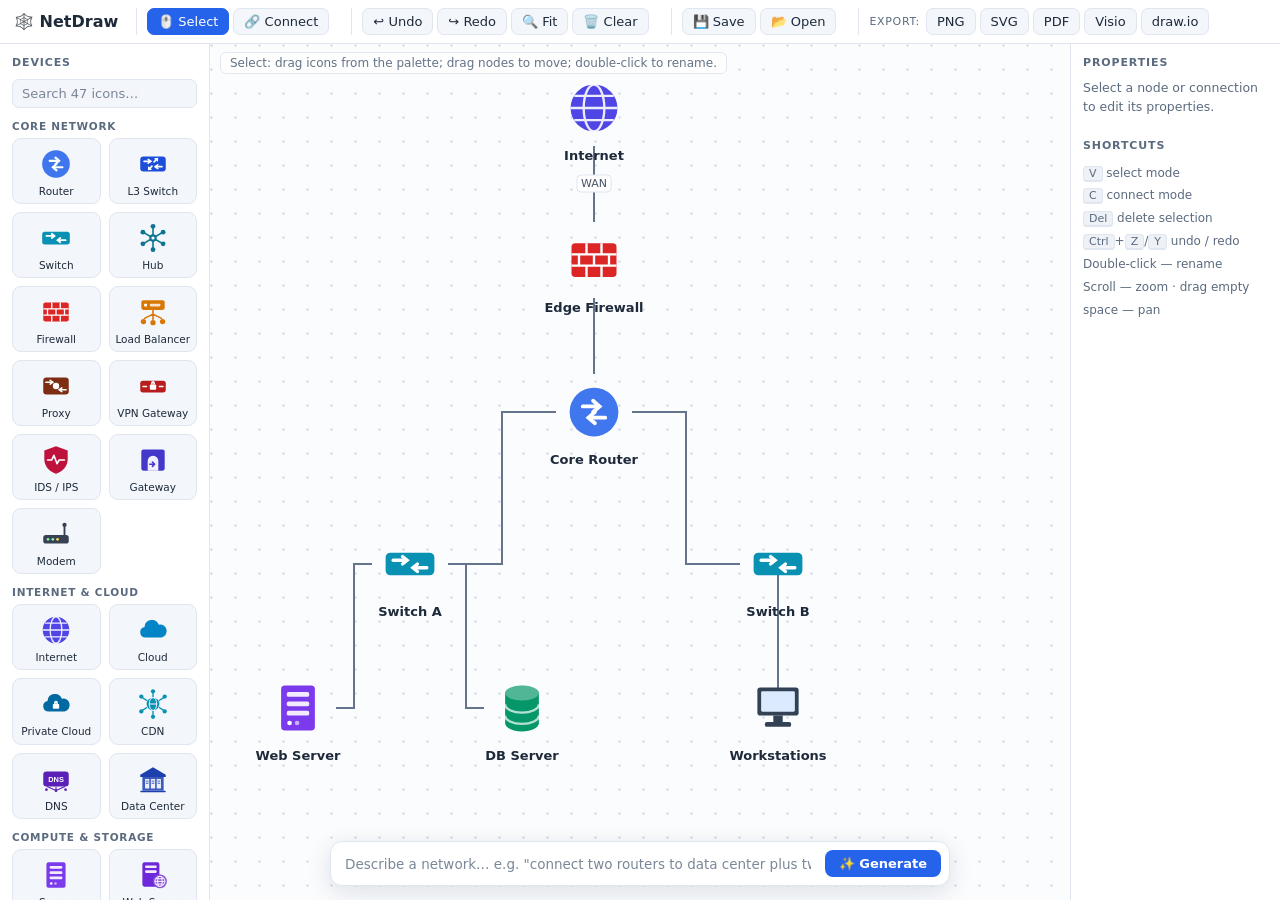
==== network-diagram-app/index.html @ b3ceee70 "Expand icon library to 47 devices and add mobile support Icons: 30 new device types (L3 switch, hub," ====
<!DOCTYPE html>
<html lang="en">
<head>
<meta charset="UTF-8">
<meta name="viewport" content="width=device-width, initial-scale=1.0">
<title>NetDraw — Network Diagram Editor</title>
<link rel="icon" href="data:image/svg+xml,<svg xmlns='http://www.w3.org/2000/svg' viewBox='0 0 64 64'><circle cx='32' cy='32' r='26' fill='%232563eb'/><g stroke='white' stroke-width='4' stroke-linecap='round' fill='none'><path d='M20 26 h16'/><path d='M31 20 l7 6 -7 6'/><path d='M44 38 h-16'/><path d='M33 32 l-7 6 7 6'/></g></svg>">
<link rel="stylesheet" href="styles.css">
<!-- Vendored libraries (pinned: jszip@3.10.1, jspdf@2.5.1).
     JSZip builds the .vsdx package, jsPDF the PDF export.
     Vendored locally so the app works fully offline. -->
<script src="js/vendor/jszip.min.js"></script>
<script src="js/vendor/jspdf.umd.min.js"></script>
</head>
<body>
<header id="toolbar">
  <div class="brand">🕸️ NetDraw</div>

  <div class="tool-group">
    <button id="btn-select" class="tool active" title="Select / move (V)">🖱️ Select</button>
    <button id="btn-connect" class="tool" title="Draw connections (C)">🔗 Connect</button>
  </div>

  <div class="tool-group">
    <button id="btn-undo" title="Undo (Ctrl+Z)">↩️ Undo</button>
    <button id="btn-redo" title="Redo (Ctrl+Y)">↪️ Redo</button>
    <button id="btn-zoom-fit" title="Fit diagram in view">🔍 Fit</button>
    <button id="btn-clear" title="Clear diagram">🗑️ Clear</button>
  </div>

  <div class="tool-group">
    <button id="btn-save-json" title="Save editable diagram file">💾 Save</button>
    <label class="file-btn" title="Open a saved diagram">📂 Open
      <input id="file-open" type="file" accept=".json,application/json">
    </label>
  </div>

  <div class="tool-group exports">
    <span class="group-label">Export:</span>
    <button id="btn-export-png">PNG</button>
    <button id="btn-export-svg">SVG</button>
    <button id="btn-export-pdf">PDF</button>
    <button id="btn-export-vsdx" title="Native Microsoft Visio file">Visio</button>
    <button id="btn-export-drawio" title="Opens in diagrams.net">draw.io</button>
  </div>
</header>

<main id="workspace">
  <aside id="sidebar">
    <h2>Devices</h2>
    <input id="palette-search" type="search" placeholder="Search 47 icons…">
    <div id="palette"></div>
  </aside>

  <div id="canvas-wrap">
    <svg id="canvas">
      <defs>
        <pattern id="grid-dots" width="24" height="24" patternUnits="userSpaceOnUse">
          <circle cx="1.5" cy="1.5" r="1.2" fill="#d6dde8"/>
        </pattern>
      </defs>
      <rect id="grid-bg" width="100%" height="100%" fill="url(#grid-dots)"/>
      <g id="scene">
        <g id="edge-layer"></g>
        <g id="node-layer"></g>
        <g id="overlay-layer"></g>
      </g>
    </svg>
    <div id="status">Loading…</div>
    <div id="gen-bar">
      <input id="gen-input" type="text"
             placeholder='Describe a network… e.g. "connect two routers to data center plus two firewalls"'>
      <button id="btn-generate" title="Generate a diagram from the description">✨ Generate</button>
    </div>
  </div>

  <aside id="props-panel">
    <h2>Properties</h2>
    <div id="props"></div>
    <div class="shortcuts">
      <h2>Shortcuts</h2>
      <ul>
        <li><kbd>V</kbd> select mode</li>
        <li><kbd>C</kbd> connect mode</li>
        <li><kbd>Del</kbd> delete selection</li>
        <li><kbd>Ctrl</kbd>+<kbd>Z</kbd>/<kbd>Y</kbd> undo / redo</li>
        <li>Double-click — rename</li>
        <li>Scroll — zoom · drag empty space — pan</li>
      </ul>
    </div>
  </aside>
</main>

<script src="js/icons.js"></script>
<script src="js/app.js"></script>
<script src="js/export.js"></script>
<script src="js/generate.js"></script>
</body>
</html>
---- network-diagram-app/styles.css ----
* { box-sizing: border-box; margin: 0; }

/* Theme tokens. Light is the base; dark redefines tokens only, both for the
   OS preference and for an explicit data-theme="dark" stamp. */
:root {
  --bg: #f6f8fb;
  --canvas: #fafcfe;
  --panel: #ffffff;
  --panel-2: #f3f6fa;
  --border: #dfe6ef;
  --text: #1e2a3a;
  --muted: #5b6b7f;
  --accent: #2563eb;
  --accent-soft: rgba(37, 99, 235, 0.07);
  --connect: #16a34a;
  --connect-soft: rgba(22, 163, 74, 0.08);
  --grid-dot: #d3dce8;
  --edge: #64748b;
  --edge-label: #475569;
  --edge-label-bg: #ffffff;
  --danger-bg: #fef2f2;
  --danger-border: #fecaca;
  --danger-text: #b91c1c;
  --kbd-bg: #eef2f7;
  --shadow: rgba(15, 23, 42, 0.12);
}

@media (prefers-color-scheme: dark) {
  :root:not([data-theme="light"]) {
    --bg: #0f1520;
    --canvas: #121a27;
    --panel: #161e2c;
    --panel-2: #1c2636;
    --border: #2a3648;
    --text: #e6ecf4;
    --muted: #94a4b8;
    --accent: #5c8bf5;
    --accent-soft: rgba(92, 139, 245, 0.12);
    --connect: #34d399;
    --connect-soft: rgba(52, 211, 153, 0.12);
    --grid-dot: #263244;
    --edge: #8b9cb3;
    --edge-label: #aab8ca;
    --edge-label-bg: #161e2c;
    --danger-bg: #2a1416;
    --danger-border: #56262a;
    --danger-text: #f0a3a3;
    --kbd-bg: #1c2636;
    --shadow: rgba(2, 8, 20, 0.4);
  }
}
:root[data-theme="dark"] {
  --bg: #0f1520;
  --canvas: #121a27;
  --panel: #161e2c;
  --panel-2: #1c2636;
  --border: #2a3648;
  --text: #e6ecf4;
  --muted: #94a4b8;
  --accent: #5c8bf5;
  --accent-soft: rgba(92, 139, 245, 0.12);
  --connect: #34d399;
  --connect-soft: rgba(52, 211, 153, 0.12);
  --grid-dot: #263244;
  --edge: #8b9cb3;
  --edge-label: #aab8ca;
  --edge-label-bg: #161e2c;
  --danger-bg: #2a1416;
  --danger-border: #56262a;
  --danger-text: #f0a3a3;
  --kbd-bg: #1c2636;
  --shadow: rgba(2, 8, 20, 0.4);
}

html, body { height: 100%; overflow: hidden; }
body {
  font-family: "Segoe UI", system-ui, -apple-system, Helvetica, Arial, sans-serif;
  color: var(--text);
  background: var(--bg);
  display: flex;
  flex-direction: column;
  font-size: 14px;
}

/* ---------- Toolbar ---------- */

#toolbar {
  display: flex;
  align-items: center;
  gap: 12px;
  flex-wrap: wrap;
  padding: 8px 14px;
  background: var(--panel);
  border-bottom: 1px solid var(--border);
}

.brand { font-weight: 700; font-size: 16px; margin-right: 6px; }

.tool-group {
  display: flex;
  align-items: center;
  gap: 4px;
  padding: 0 10px;
  border-left: 1px solid var(--border);
}
.group-label {
  font-size: 11px;
  color: var(--muted);
  margin-right: 2px;
  text-transform: uppercase;
  letter-spacing: 0.06em;
}

#toolbar button, .file-btn {
  font: inherit;
  font-size: 13px;
  padding: 5px 10px;
  border: 1px solid var(--border);
  border-radius: 7px;
  background: var(--panel-2);
  color: var(--text);
  cursor: pointer;
  white-space: nowrap;
}
#toolbar button:hover, .file-btn:hover { border-color: var(--accent); }
#toolbar button:focus-visible, .palette-item:focus-visible,
#gen-input:focus-visible, #palette-search:focus-visible {
  outline: 2px solid var(--accent);
  outline-offset: 1px;
}
#toolbar button.active { background: var(--accent); color: #fff; border-color: var(--accent); }
.file-btn input { display: none; }
.exports button { font-weight: 600; }

/* ---------- Layout ---------- */

#workspace { flex: 1; display: flex; min-height: 0; }

#sidebar, #props-panel {
  width: 210px;
  background: var(--panel);
  overflow-y: auto;
  padding: 12px;
  flex-shrink: 0;
}
#sidebar { border-right: 1px solid var(--border); }
#props-panel { border-left: 1px solid var(--border); }

#sidebar h2, #props-panel h2 {
  font-size: 11px;
  text-transform: uppercase;
  letter-spacing: 0.08em;
  color: var(--muted);
  margin-bottom: 10px;
}

#palette-search {
  font: inherit;
  font-size: 13px;
  width: 100%;
  padding: 6px 9px;
  margin-bottom: 10px;
  border: 1px solid var(--border);
  border-radius: 7px;
  background: var(--panel-2);
  color: var(--text);
}
#palette-search::placeholder { color: var(--muted); opacity: 0.8; }

.palette-cat {
  font-size: 10.5px;
  text-transform: uppercase;
  letter-spacing: 0.07em;
  color: var(--muted);
  margin: 12px 0 6px;
}
.palette-cat:first-of-type { margin-top: 2px; }

.palette-grid { display: grid; grid-template-columns: 1fr 1fr; gap: 8px; }

.palette-item {
  display: flex;
  flex-direction: column;
  align-items: center;
  gap: 4px;
  padding: 8px 4px 6px;
  border: 1px solid var(--border);
  border-radius: 9px;
  cursor: grab;
  background: var(--panel-2);
  user-select: none;
  -webkit-user-select: none;
}
.palette-item:hover { border-color: var(--accent); background: var(--accent-soft); }
.palette-item svg { width: 34px; height: 34px; }
.palette-item span { font-size: 10.5px; text-align: center; color: var(--text); line-height: 1.15; }

/* ---------- Canvas ---------- */

#canvas-wrap { position: relative; flex: 1; min-width: 0; }
/* touch-action is not inherited and browsers resolve it from the event
   target upward, so the whole SVG subtree must opt out of native touch
   gestures or drags get a pointercancel mid-move. */
#canvas, #canvas * {
  touch-action: none; /* let pointer events own touch: drag, pan, pinch */
}
#canvas {
  width: 100%;
  height: 100%;
  display: block;
  background: var(--canvas);
}
#grid-dots circle { fill: var(--grid-dot); }

#status {
  position: absolute;
  left: 10px;
  top: 8px;
  font-size: 12px;
  color: var(--muted);
  background: var(--panel);
  border: 1px solid var(--border);
  border-radius: 6px;
  padding: 3px 9px;
  pointer-events: none;
  max-width: 70%;
  opacity: 0.94;
}

#gen-bar {
  position: absolute;
  left: 50%;
  transform: translateX(-50%);
  bottom: 14px;
  display: flex;
  gap: 8px;
  width: min(620px, calc(100% - 40px));
  background: var(--panel);
  border: 1px solid var(--border);
  border-radius: 12px;
  padding: 8px;
  box-shadow: 0 6px 24px var(--shadow);
}
#gen-input {
  flex: 1;
  font: inherit;
  font-size: 13.5px;
  border: none;
  outline: none;
  background: transparent;
  color: var(--text);
  padding: 4px 6px;
  min-width: 0;
}
#gen-input::placeholder { color: var(--muted); opacity: 0.8; }
#btn-generate {
  font: inherit;
  font-size: 13px;
  font-weight: 600;
  padding: 6px 14px;
  border: none;
  border-radius: 8px;
  background: var(--accent);
  color: #fff;
  cursor: pointer;
  white-space: nowrap;
}
#btn-generate:hover { filter: brightness(1.08); }
#btn-generate:disabled { opacity: 0.6; cursor: wait; }

/* Nodes */
.node { cursor: move; }
.node-box { fill: transparent; stroke: transparent; stroke-width: 2; rx: 10; }
.node:hover .node-box { fill: var(--accent-soft); }
.node.selected .node-box { stroke: var(--accent); stroke-dasharray: 5 3; fill: var(--accent-soft); }
.node.connect-source .node-box { stroke: var(--connect); stroke-dasharray: 5 3; fill: var(--connect-soft); }
.node-label {
  font-size: 13px;
  font-weight: 600;
  text-anchor: middle;
  fill: var(--text);
  user-select: none;
  -webkit-user-select: none;
}

/* Edges */
.edge-hit { stroke: transparent; stroke-width: 14; fill: none; cursor: pointer; }
.edge-line { stroke: var(--edge); stroke-width: 2; fill: none; pointer-events: none; }
.edge:hover .edge-line { stroke: var(--accent); }
.edge.selected .edge-line { stroke: var(--accent); stroke-width: 3; }
.edge-label {
  font-size: 11px;
  fill: var(--edge-label);
  text-anchor: middle;
  dominant-baseline: middle;
  user-select: none;
}
.edge-label-bg { fill: var(--edge-label-bg); stroke: var(--border); rx: 4; }

.connect-preview { stroke: var(--connect); stroke-width: 2; stroke-dasharray: 6 4; pointer-events: none; }

/* ---------- Properties panel ---------- */

#props label {
  display: flex;
  flex-direction: column;
  gap: 4px;
  font-size: 12px;
  color: var(--muted);
  margin-bottom: 12px;
}
#props h3 { font-size: 14px; margin-bottom: 12px; }
#props input[type="text"], #props select {
  font: inherit;
  font-size: 13px;
  padding: 6px 8px;
  border: 1px solid var(--border);
  border-radius: 6px;
  color: var(--text);
  background: var(--panel-2);
}
#props input[type="color"] {
  width: 100%;
  height: 32px;
  padding: 2px;
  border: 1px solid var(--border);
  border-radius: 6px;
  background: var(--panel-2);
  cursor: pointer;
}
#props .danger {
  font: inherit;
  font-size: 13px;
  width: 100%;
  padding: 7px;
  border: 1px solid var(--danger-border);
  border-radius: 7px;
  background: var(--danger-bg);
  color: var(--danger-text);
  cursor: pointer;
}
.props-hint { font-size: 12.5px; color: var(--muted); line-height: 1.5; }

.shortcuts { margin-top: 22px; }
.shortcuts ul { list-style: none; font-size: 12px; color: var(--muted); line-height: 1.9; padding: 0; }
kbd {
  background: var(--kbd-bg);
  border: 1px solid var(--border);
  border-bottom-width: 2px;
  border-radius: 4px;
  padding: 0 5px;
  font-size: 11px;
  font-family: inherit;
}

/* ---------- Small screens (phones / narrow windows) ----------
   The palette becomes a horizontal strip above the canvas, and the
   properties panel becomes a bottom sheet that appears only while a node
   or connection is selected (body.has-selection, set by app.js). */

@media (max-width: 860px) {
  #workspace { flex-direction: column; }

  #sidebar {
    width: 100%;
    border-right: none;
    border-bottom: 1px solid var(--border);
    padding: 8px 10px;
    flex-shrink: 0;
  }
  #sidebar h2 { display: none; }
  #palette-search { margin-bottom: 8px; }
  #palette {
    display: flex;
    align-items: flex-start;
    gap: 8px;
    overflow-x: auto;
    padding-bottom: 4px;
    -webkit-overflow-scrolling: touch;
  }
  .palette-cat { display: none; }
  .palette-grid { display: flex; gap: 8px; }
  .palette-item { min-width: 68px; }

  #props-panel {
    display: none;
    position: fixed;
    left: 10px;
    right: 10px;
    bottom: 76px;
    width: auto;
    max-height: 42vh;
    border: 1px solid var(--border);
    border-radius: 12px;
    box-shadow: 0 8px 30px var(--shadow);
    z-index: 20;
  }
  body.has-selection #props-panel { display: block; }
  .shortcuts { display: none; }

  #gen-bar { bottom: 10px; width: calc(100% - 20px); }
  #status { max-width: calc(100% - 20px); }
  .brand { display: none; }
  #toolbar { gap: 6px; padding: 6px 8px; }
  .tool-group { padding: 0 6px; }
}
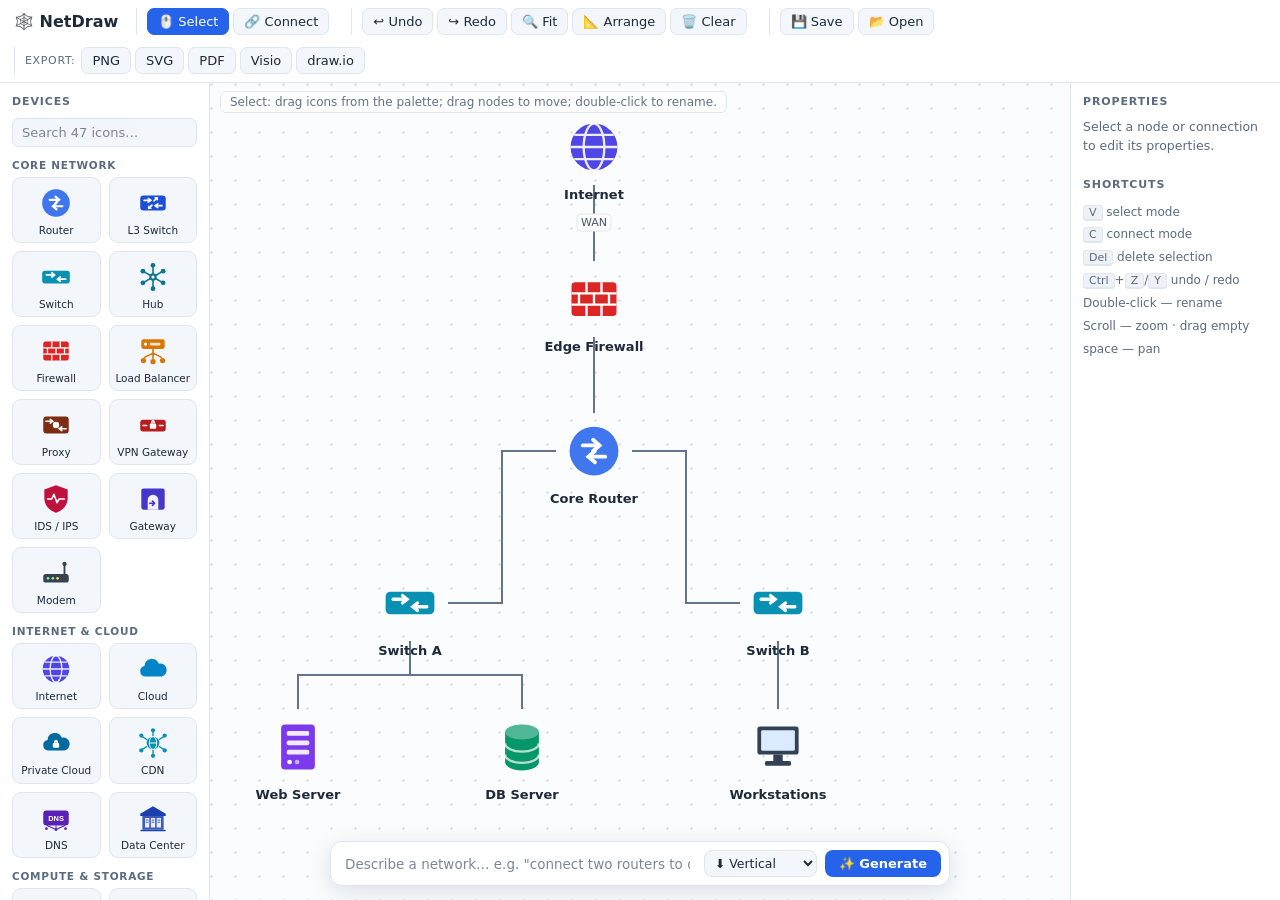
==== commit 4bce5b16: "Peer-aware auto-layout, layout direction option, and export fix - layoutGraph: longest-path layering" ====
--- a/network-diagram-app/index.html
+++ b/network-diagram-app/index.html
@@ -25,6 +25,7 @@
     <button id="btn-undo" title="Undo (Ctrl+Z)">↩️ Undo</button>
     <button id="btn-redo" title="Redo (Ctrl+Y)">↪️ Redo</button>
     <button id="btn-zoom-fit" title="Fit diagram in view">🔍 Fit</button>
+    <button id="btn-arrange" title="Auto-arrange the diagram (uses the layout direction picker)">📐 Arrange</button>
     <button id="btn-clear" title="Clear diagram">🗑️ Clear</button>
   </div>
 
@@ -70,6 +71,10 @@
     <div id="gen-bar">
       <input id="gen-input" type="text"
              placeholder='Describe a network… e.g. "connect two routers to data center plus two firewalls"'>
+      <select id="gen-dir" title="Layout direction for generated and rearranged diagrams">
+        <option value="vertical">⬇ Vertical</option>
+        <option value="horizontal">➡ Horizontal</option>
+      </select>
       <button id="btn-generate" title="Generate a diagram from the description">✨ Generate</button>
     </div>
   </div>
--- a/network-diagram-app/styles.css
+++ b/network-diagram-app/styles.css
@@ -253,6 +253,16 @@
   min-width: 0;
 }
 #gen-input::placeholder { color: var(--muted); opacity: 0.8; }
+#gen-dir {
+  font: inherit;
+  font-size: 12.5px;
+  border: 1px solid var(--border);
+  border-radius: 8px;
+  background: var(--panel-2);
+  color: var(--text);
+  padding: 4px 6px;
+  cursor: pointer;
+}
 #btn-generate {
   font: inherit;
   font-size: 13px;
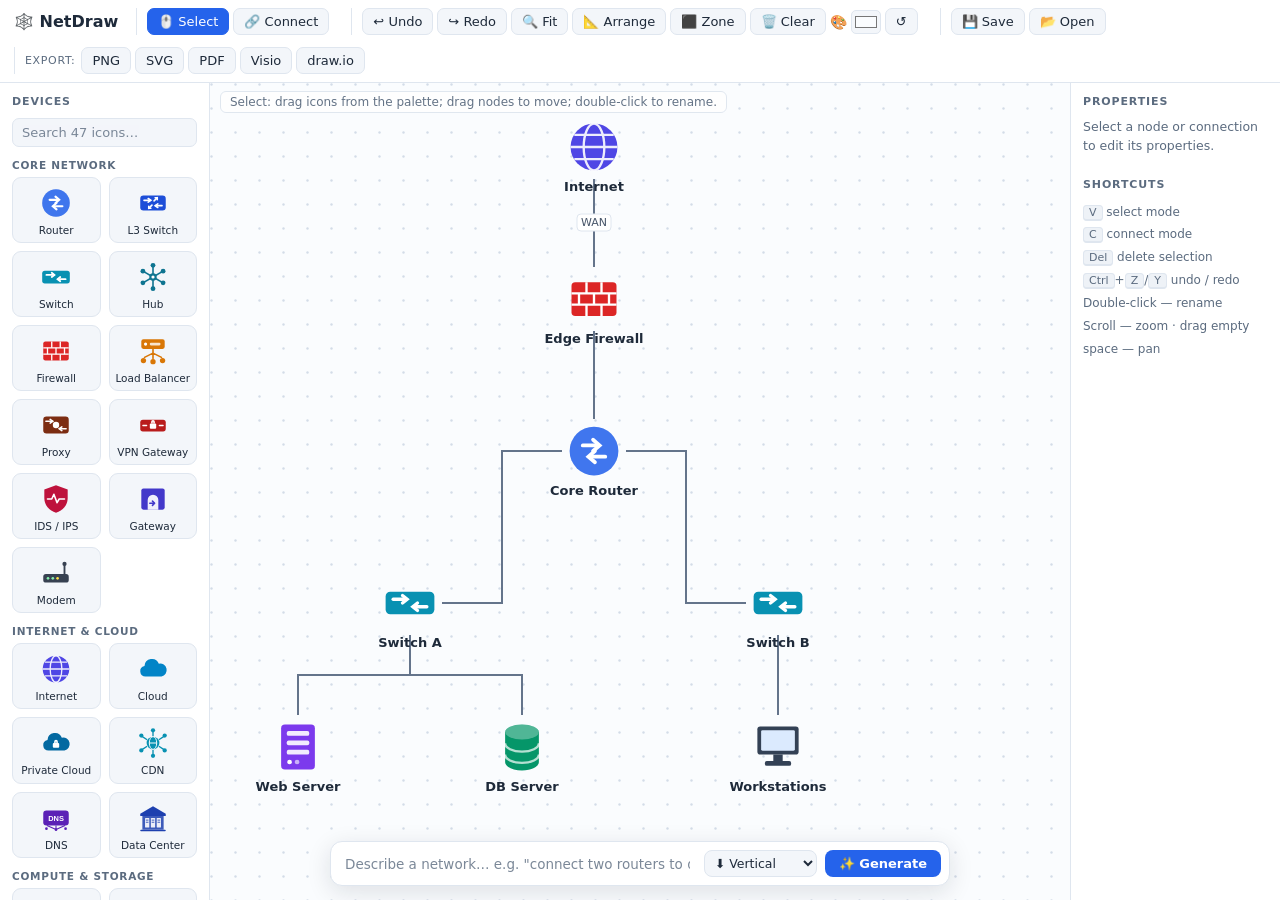
==== commit bc9035c7: "Zones (DC/site containers), background color, and tighter rendering - Zones: named dashed container " ====
--- a/network-diagram-app/index.html
+++ b/network-diagram-app/index.html
@@ -26,7 +26,12 @@
     <button id="btn-redo" title="Redo (Ctrl+Y)">↪️ Redo</button>
     <button id="btn-zoom-fit" title="Fit diagram in view">🔍 Fit</button>
     <button id="btn-arrange" title="Auto-arrange the diagram (uses the layout direction picker)">📐 Arrange</button>
+    <button id="btn-add-zone" title="Add a named container box (DC, site, VLAN zone)">⬛ Zone</button>
     <button id="btn-clear" title="Clear diagram">🗑️ Clear</button>
+    <label class="bg-picker" title="Canvas background color">🎨
+      <input id="bg-color" type="color" value="#fafcfe">
+    </label>
+    <button id="btn-bg-reset" title="Reset background to the theme default">↺</button>
   </div>
 
   <div class="tool-group">
@@ -62,6 +67,7 @@
       </defs>
       <rect id="grid-bg" width="100%" height="100%" fill="url(#grid-dots)"/>
       <g id="scene">
+        <g id="zone-layer"></g>
         <g id="edge-layer"></g>
         <g id="node-layer"></g>
         <g id="overlay-layer"></g>
--- a/network-diagram-app/styles.css
+++ b/network-diagram-app/styles.css
@@ -278,6 +278,37 @@
 #btn-generate:hover { filter: brightness(1.08); }
 #btn-generate:disabled { opacity: 0.6; cursor: wait; }
 
+.bg-picker {
+  display: inline-flex;
+  align-items: center;
+  gap: 4px;
+  cursor: pointer;
+  font-size: 14px;
+}
+.bg-picker input {
+  width: 30px;
+  height: 24px;
+  padding: 1px;
+  border: 1px solid var(--border);
+  border-radius: 5px;
+  background: var(--panel-2);
+  cursor: pointer;
+}
+
+/* Zones (container boxes for DCs / sites) */
+.zone { cursor: move; }
+.zone-rect { fill-opacity: 0.07; stroke-width: 1.6; stroke-dasharray: 7 5; }
+.zone.selected .zone-rect { fill-opacity: 0.12; stroke-width: 2.4; stroke-dasharray: none; }
+.zone-title {
+  font-size: 12.5px;
+  font-weight: 700;
+  letter-spacing: 0.04em;
+  text-transform: uppercase;
+  user-select: none;
+  -webkit-user-select: none;
+}
+.zone-resize { cursor: nwse-resize; }
+
 /* Nodes */
 .node { cursor: move; }
 .node-box { fill: transparent; stroke: transparent; stroke-width: 2; rx: 10; }
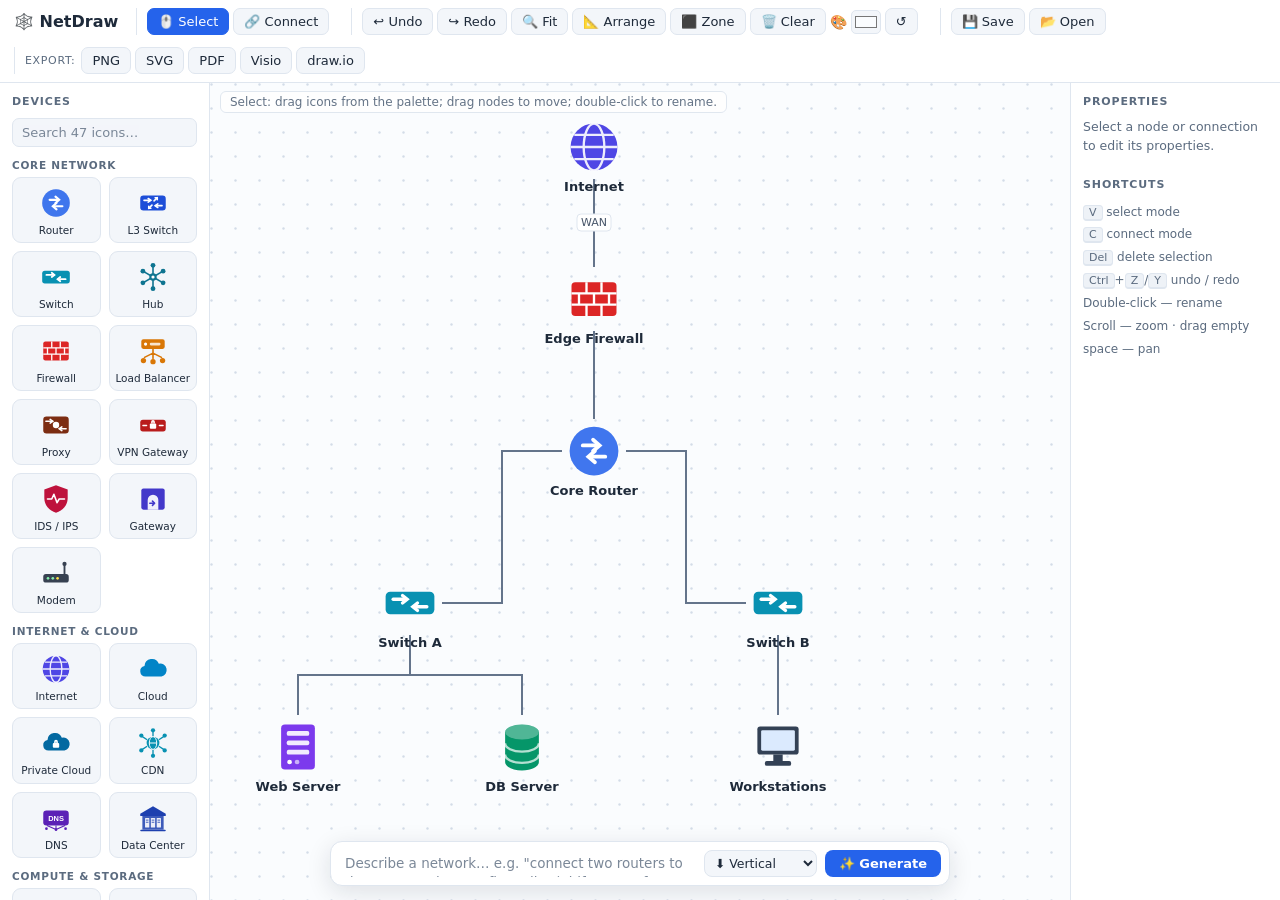
==== commit 52369fa5: "Make the built-in parser handle real multi-line network configs Fixes found by parsing a production " ====
--- a/network-diagram-app/index.html
+++ b/network-diagram-app/index.html
@@ -75,8 +75,8 @@
     </svg>
     <div id="status">Loading…</div>
     <div id="gen-bar">
-      <input id="gen-input" type="text"
-             placeholder='Describe a network… e.g. "connect two routers to data center plus two firewalls"'>
+      <textarea id="gen-input" rows="1"
+             placeholder='Describe a network… e.g. "connect two routers to data center plus two firewalls" (Shift+Enter for a new line)'></textarea>
       <select id="gen-dir" title="Layout direction for generated and rearranged diagrams">
         <option value="vertical">⬇ Vertical</option>
         <option value="horizontal">➡ Horizontal</option>
--- a/network-diagram-app/styles.css
+++ b/network-diagram-app/styles.css
@@ -251,6 +251,9 @@
   color: var(--text);
   padding: 4px 6px;
   min-width: 0;
+  resize: none;
+  max-height: 120px;
+  line-height: 1.4;
 }
 #gen-input::placeholder { color: var(--muted); opacity: 0.8; }
 #gen-dir {
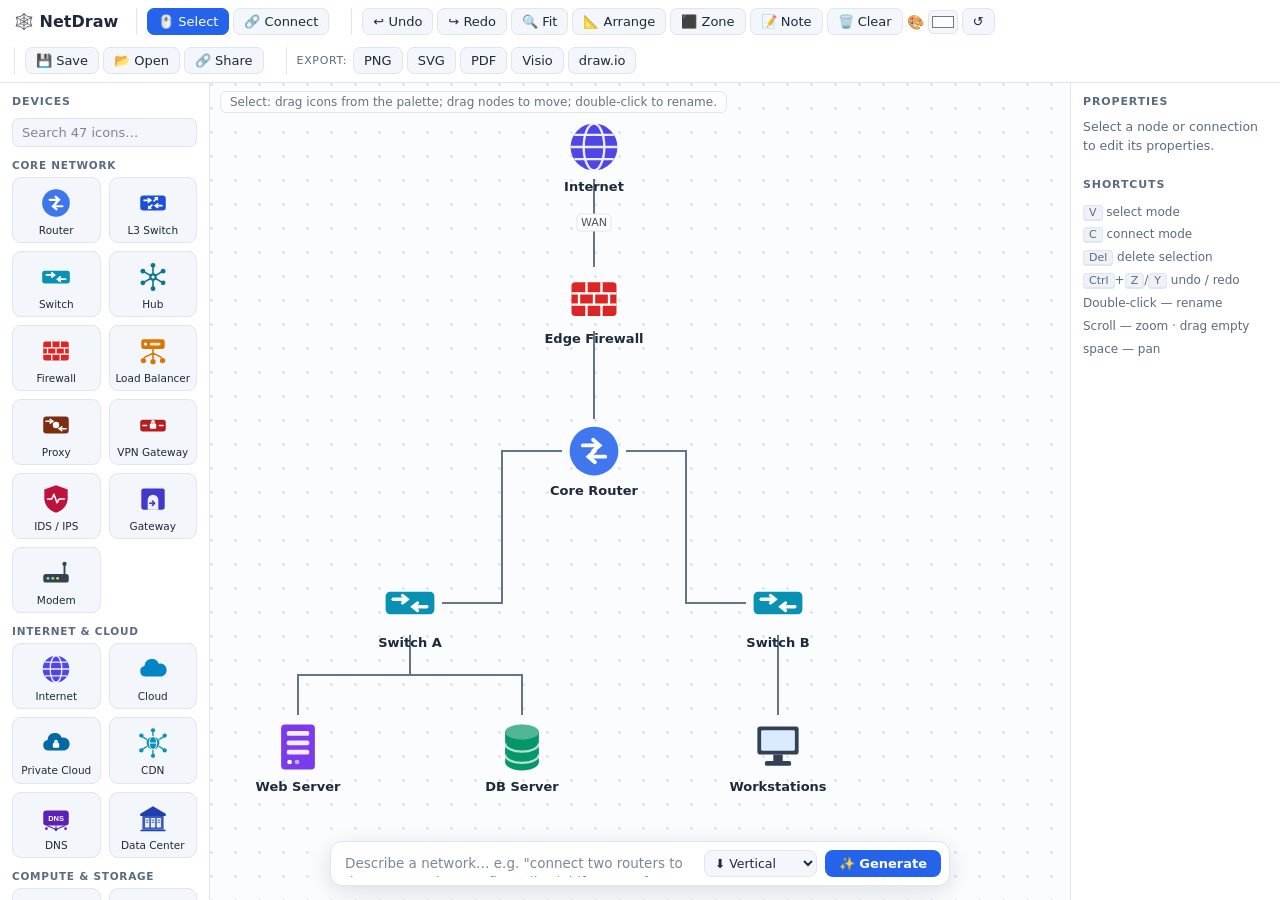
==== commit 22dc9847: "Complete offline system: notes, detail lines, per-end labels, URL share, PWA - Free-text annotation " ====
--- a/network-diagram-app/index.html
+++ b/network-diagram-app/index.html
@@ -5,12 +5,13 @@
 <meta name="viewport" content="width=device-width, initial-scale=1.0">
 <title>NetDraw — Network Diagram Editor</title>
 <link rel="icon" href="data:image/svg+xml,<svg xmlns='http://www.w3.org/2000/svg' viewBox='0 0 64 64'><circle cx='32' cy='32' r='26' fill='%232563eb'/><g stroke='white' stroke-width='4' stroke-linecap='round' fill='none'><path d='M20 26 h16'/><path d='M31 20 l7 6 -7 6'/><path d='M44 38 h-16'/><path d='M33 32 l-7 6 7 6'/></g></svg>">
-<link rel="stylesheet" href="styles.css">
+<link rel="stylesheet" href="styles.css?v=__BUILD__">
+<link rel="manifest" href="manifest.json">
 <!-- Vendored libraries (pinned: jszip@3.10.1, jspdf@2.5.1).
      JSZip builds the .vsdx package, jsPDF the PDF export.
      Vendored locally so the app works fully offline. -->
-<script src="js/vendor/jszip.min.js"></script>
-<script src="js/vendor/jspdf.umd.min.js"></script>
+<script src="js/vendor/jszip.min.js?v=__BUILD__"></script>
+<script src="js/vendor/jspdf.umd.min.js?v=__BUILD__"></script>
 </head>
 <body>
 <header id="toolbar">
@@ -27,6 +28,7 @@
     <button id="btn-zoom-fit" title="Fit diagram in view">🔍 Fit</button>
     <button id="btn-arrange" title="Auto-arrange the diagram (uses the layout direction picker)">📐 Arrange</button>
     <button id="btn-add-zone" title="Add a named container box (DC, site, VLAN zone)">⬛ Zone</button>
+    <button id="btn-add-note" title="Add a free-text annotation block">📝 Note</button>
     <button id="btn-clear" title="Clear diagram">🗑️ Clear</button>
     <label class="bg-picker" title="Canvas background color">🎨
       <input id="bg-color" type="color" value="#fafcfe">
@@ -39,6 +41,7 @@
     <label class="file-btn" title="Open a saved diagram">📂 Open
       <input id="file-open" type="file" accept=".json,application/json">
     </label>
+    <button id="btn-share" title="Copy a link that contains this diagram — no server, no account">🔗 Share</button>
   </div>
 
   <div class="tool-group exports">
@@ -70,6 +73,7 @@
         <g id="zone-layer"></g>
         <g id="edge-layer"></g>
         <g id="node-layer"></g>
+        <g id="note-layer"></g>
         <g id="overlay-layer"></g>
       </g>
     </svg>
@@ -102,9 +106,20 @@
   </aside>
 </main>
 
-<script src="js/icons.js"></script>
-<script src="js/app.js"></script>
-<script src="js/export.js"></script>
-<script src="js/generate.js"></script>
+<script>
+// Offline support: the service worker caches every asset, so once visited,
+// the app opens and works with no internet at all (and can be installed
+// from the browser menu as a home-screen app).
+if ('serviceWorker' in navigator &&
+    (location.protocol === 'https:' || location.hostname === 'localhost')) {
+  addEventListener('load', () => {
+    navigator.serviceWorker.register('sw.js').catch(() => {});
+  });
+}
+</script>
+<script src="js/icons.js?v=__BUILD__"></script>
+<script src="js/app.js?v=__BUILD__"></script>
+<script src="js/export.js?v=__BUILD__"></script>
+<script src="js/generate.js?v=__BUILD__"></script>
 </body>
 </html>
--- a/network-diagram-app/styles.css
+++ b/network-diagram-app/styles.css
@@ -312,6 +312,13 @@
 }
 .zone-resize { cursor: nwse-resize; }
 
+/* Notes (free-text annotation blocks) */
+.note { cursor: move; }
+.note-rect { fill: var(--panel); fill-opacity: 0.72; stroke-width: 1.4; }
+.note.selected .note-rect { stroke-width: 2.2; fill-opacity: 0.9; }
+.note-text { font-size: 12.5px; user-select: none; -webkit-user-select: none; }
+.note-resize { cursor: nwse-resize; }
+
 /* Nodes */
 .node { cursor: move; }
 .node-box { fill: transparent; stroke: transparent; stroke-width: 2; rx: 10; }
@@ -323,6 +330,13 @@
   font-weight: 600;
   text-anchor: middle;
   fill: var(--text);
+  user-select: none;
+  -webkit-user-select: none;
+}
+.node-sub {
+  font-size: 10.5px;
+  text-anchor: middle;
+  fill: var(--muted);
   user-select: none;
   -webkit-user-select: none;
 }
@@ -354,6 +368,17 @@
   margin-bottom: 12px;
 }
 #props h3 { font-size: 14px; margin-bottom: 12px; }
+#props textarea {
+  font: inherit;
+  font-size: 12.5px;
+  padding: 6px 8px;
+  border: 1px solid var(--border);
+  border-radius: 6px;
+  color: var(--text);
+  background: var(--panel-2);
+  resize: vertical;
+  line-height: 1.4;
+}
 #props input[type="text"], #props select {
   font: inherit;
   font-size: 13px;
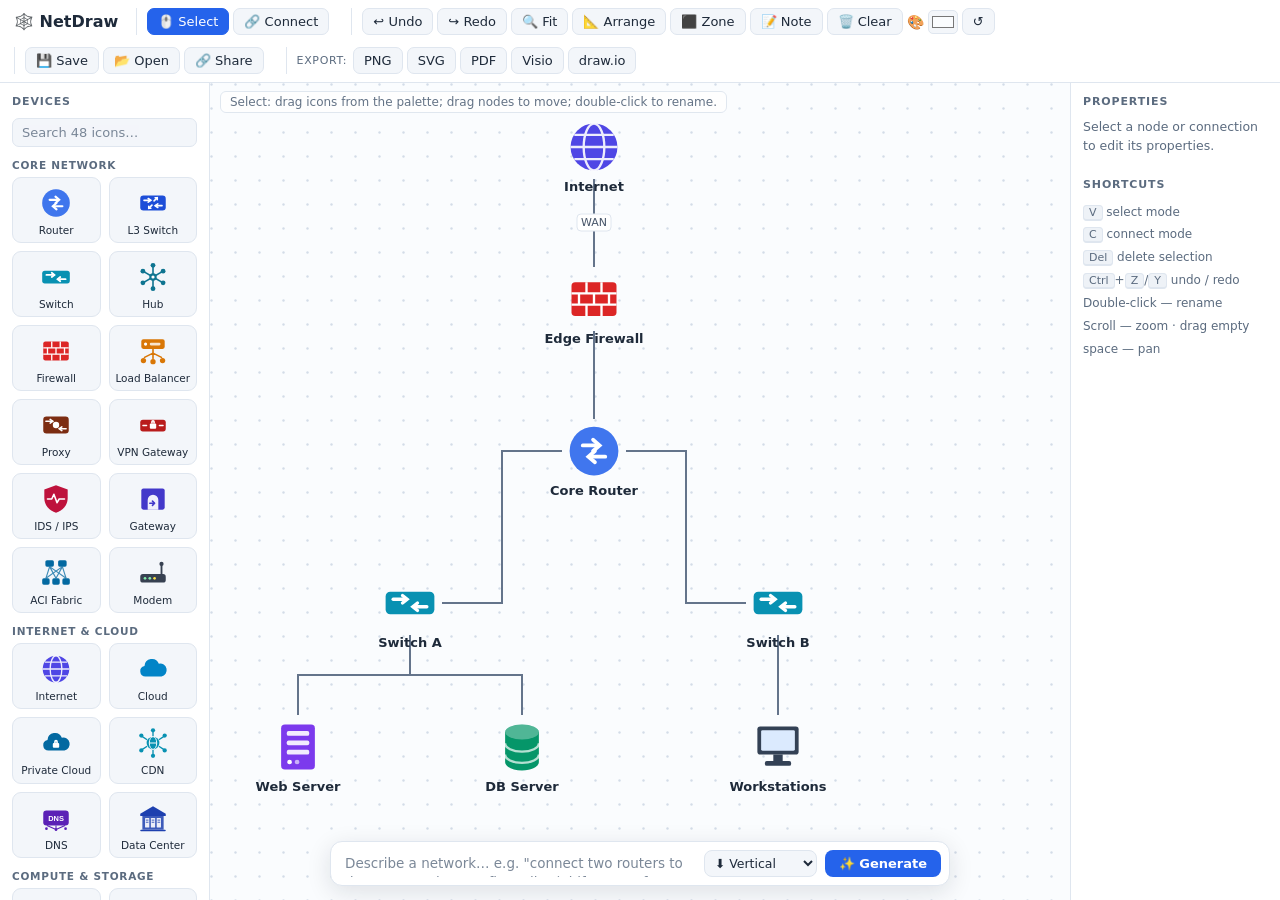
==== commit d96efe68: "Understand enterprise network language: FTD/ACI/Palo Alto, HA pairs, HSRP - Vendor/product vocabular" ====
--- a/network-diagram-app/index.html
+++ b/network-diagram-app/index.html
@@ -57,7 +57,7 @@
 <main id="workspace">
   <aside id="sidebar">
     <h2>Devices</h2>
-    <input id="palette-search" type="search" placeholder="Search 47 icons…">
+    <input id="palette-search" type="search" placeholder="Search 48 icons…">
     <div id="palette"></div>
   </aside>
 
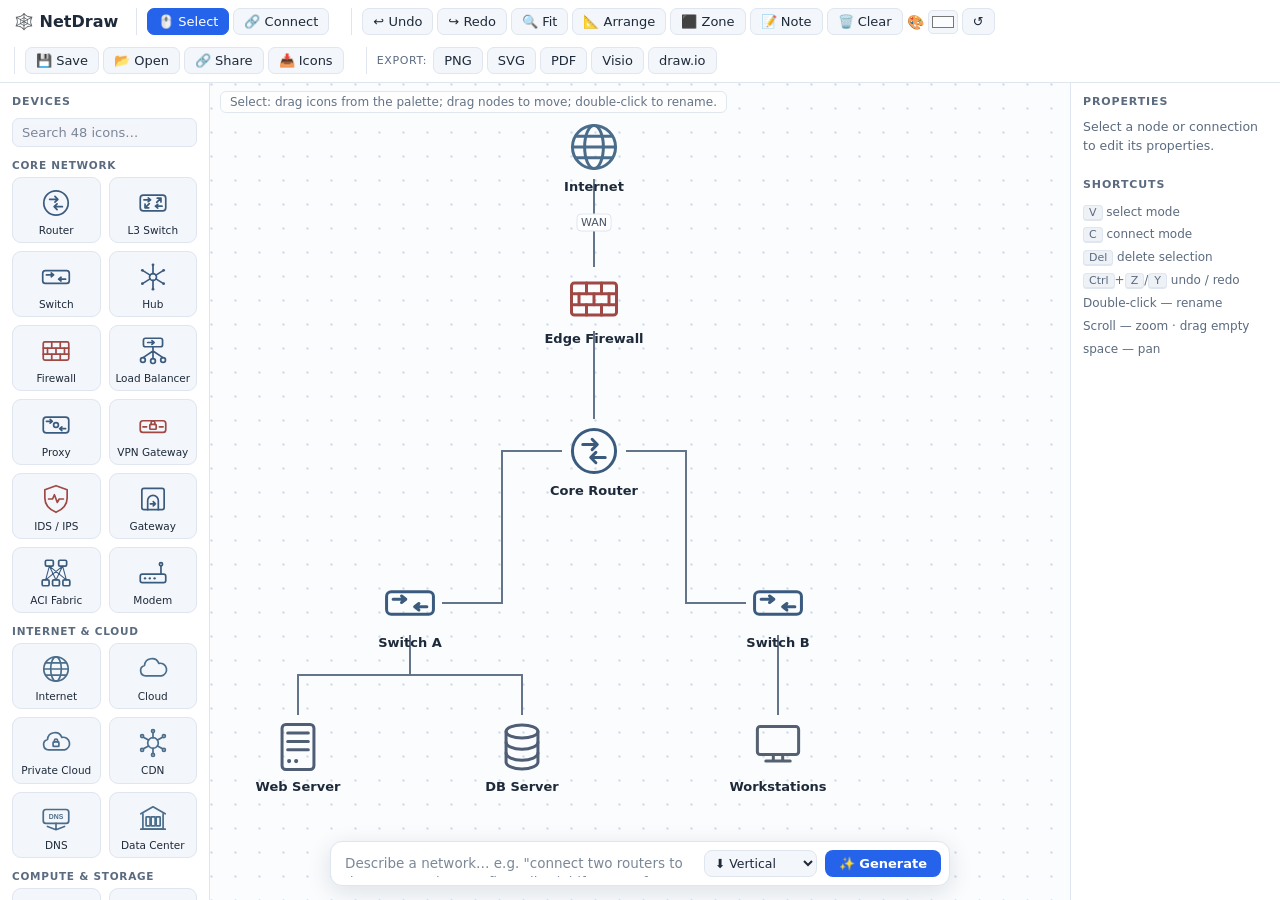
==== commit a1d6e867: "Add SVG icon importer for official vendor stencils Vendor icon packs (Cisco, Azure, AWS) are license" ====
--- a/network-diagram-app/index.html
+++ b/network-diagram-app/index.html
@@ -42,6 +42,9 @@
       <input id="file-open" type="file" accept=".json,application/json">
     </label>
     <button id="btn-share" title="Copy a link that contains this diagram — no server, no account">🔗 Share</button>
+    <label class="file-btn" title="Import SVG icons into the palette — e.g. official Cisco/Azure/AWS stencil SVGs you downloaded from the vendor">📥 Icons
+      <input id="icon-files" type="file" accept=".svg,image/svg+xml" multiple>
+    </label>
   </div>
 
   <div class="tool-group exports">
--- a/network-diagram-app/styles.css
+++ b/network-diagram-app/styles.css
@@ -23,6 +23,7 @@
   --danger-text: #b91c1c;
   --kbd-bg: #eef2f7;
   --shadow: rgba(15, 23, 42, 0.12);
+  --icon-boost: none;
 }
 
 @media (prefers-color-scheme: dark) {
@@ -47,9 +48,11 @@
     --danger-text: #f0a3a3;
     --kbd-bg: #1c2636;
     --shadow: rgba(2, 8, 20, 0.4);
+    --icon-boost: brightness(1.65) saturate(0.85);
   }
 }
 :root[data-theme="dark"] {
+  --icon-boost: brightness(1.65) saturate(0.85);
   --bg: #0f1520;
   --canvas: #121a27;
   --panel: #161e2c;
@@ -319,6 +322,10 @@
 .note-text { font-size: 12.5px; user-select: none; -webkit-user-select: none; }
 .note-resize { cursor: nwse-resize; }
 
+/* Line-art icons are muted enterprise colors tuned for light paper;
+   lift them on dark canvases (exports render on white and are unaffected). */
+.node-icon, .palette-item svg { filter: var(--icon-boost); }
+
 /* Nodes */
 .node { cursor: move; }
 .node-box { fill: transparent; stroke: transparent; stroke-width: 2; rx: 10; }
